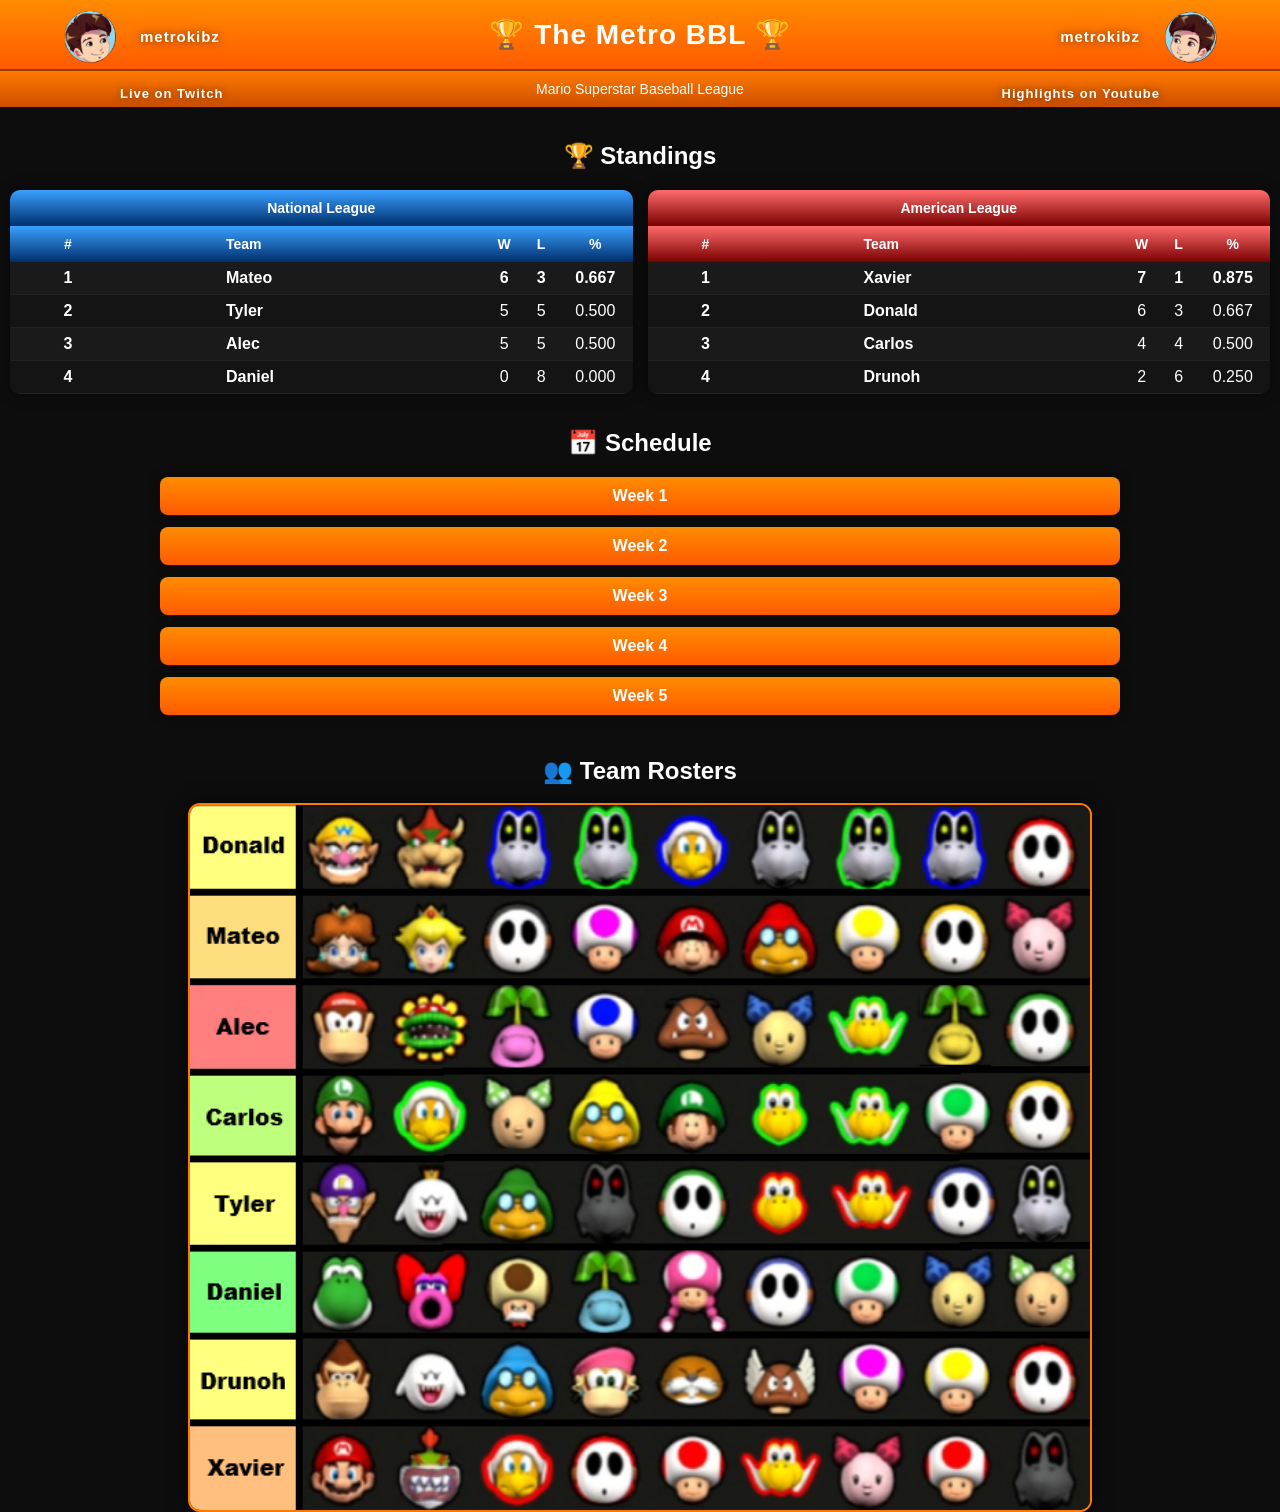
==== index.html @ 569eb8a0 "Update index.html" ====
<!DOCTYPE html>
<html lang="en">
<head>
<meta charset="UTF-8">
<title>Mario Superstar League</title>
<link rel="stylesheet" href="style.css">
</head>

<body>

<header>
    <img src="Images/metrokibz.png" class="header-logo left">
    <img src="Images/metrokibzback.png" class="header-logo right">

    <div class="header-side-text left-text">metrokibz</div>
    <div class="header-side-text right-text">metrokibz</div>

    <h1>🏆 The Metro BBL 🏆</h1>

    <div class="header-bottom-text left-bottom-text">
        <a href="https://www.twitch.tv/metrokibz" target="_blank">
            Live on Twitch
        </a>
    </div>

    <div class="header-bottom-text right-bottom-text">
        <a href="https://www.youtube.com/@metrokibz" target="_blank">
            Highlights on Youtube
        </a>
    </div>

    <p>Mario Superstar Baseball League</p>

</header>

<!-- STANDINGS -->
<section class="standings">
    <h2>🏆 Standings</h2>

    <div class="standings-grid">

        <table>
            <thead>
                <tr>
                    <th colspan="5">National League</th>
                </tr>
                <tr>
                    <th>#</th>
                    <th>Team</th>
                    <th>W</th>
                    <th>L</th>
                    <th>%</th>
                </tr>
            </thead>
            <tbody id="nl-body"></tbody>
        </table>

        <table>
            <thead>
                <tr>
                    <th colspan="5">American League</th>
                </tr>
                <tr>
                    <th>#</th>
                    <th>Team</th>
                    <th>W</th>
                    <th>L</th>
                    <th>%</th>
                </tr>
            </thead>
            <tbody id="al-body"></tbody>
        </table>

    </div>
</section>

<!-- SCHEDULE -->
<section class="schedule">
<h2>📅 Schedule</h2>

<!-- WEEK 1 -->
<div class="week">
<div class="week-header" onclick="toggleWeek('w1')">Week 1</div>
<div id="w1" class="week-content">

    <div class="match">
        <div class="match-info">
            <span>Mateo @ Alec</span>
            <img src="Images/dk jungle.png" class="field-banner field-left">
            <img src="Scores/final1.png" class="field-banner field-right">
        </div>

        <div class="score-box">
            <div class="final-label">FINAL</div>
            <div class="score-display">0 - 0</div>
        </div>
    </div>

    <div class="match">
        <div class="match-info">
            <span>Daniel @ Tyler</span>
            <img src="Images/Bowser Castle.png" class="field-banner field-left">
            <img src="Scores/final2.png" class="field-banner field-right">
        </div>

        <div class="score-box">
            <div class="final-label">FINAL</div>
            <div class="score-display">0 - 0</div>
        </div>
    </div>

    <div class="match">
        <div class="match-info">
            <span>Carlos @ Xavier</span>
            <img src="Images/Wario Palace.png" class="field-banner field-left">
            <img src="Scores/final3.png" class="field-banner field-right">
        </div>

        <div class="score-box">
            <div class="final-label">FINAL</div>
            <div class="score-display">0 - 0</div>
        </div>
    </div>

    <div class="match">
        <div class="match-info">
            <span>Carlos @ Drunoh</span>
            <img src="Images/dk jungle.png" class="field-banner field-left">
            <img src="Scores/final4.png" class="field-banner field-right">
        </div>

        <div class="score-box">
            <div class="final-label">FINAL</div>
            <div class="score-display">0 - 0</div>
        </div>
    </div>

    <div class="match">
        <div class="match-info">
            <span>Drunoh @ Donald</span>
            <img src="Images/Bowser Castle.png" class="field-banner field-left">
            <img src="Scores/final5.png" class="field-banner field-right">
        </div>

        <div class="score-box">
            <div class="final-label">FINAL</div>
            <div class="score-display">0 - 0</div>
        </div>
    </div>

    <div class="match">
        <div class="match-info">
            <span>Donald @ Xavier</span>
            <img src="Images/Wario Palace.png" class="field-banner field-left">
            <img src="Scores/final6.png" class="field-banner field-right">
        </div>

        <div class="score-box">
            <div class="final-label">FINAL</div>
            <div class="score-display">0 - 0</div>
        </div>
    </div>

    <div class="match">
        <div class="match-info">
            <span>Tyler @ Mateo</span>
            <img src="Images/Peach Garden.png" class="field-banner field-left">
            <img src="Scores/final7.png" class="field-banner field-right">
        </div>

        <div class="score-box">
            <div class="final-label">FINAL</div>
            <div class="score-display">0 - 0</div>
        </div>
    </div>

    <div class="match">
        <div class="match-info">
            <span>Alec @ Daniel</span>
            <img src="Images/Wario Palace.png" class="field-banner field-left">
            <img src="Scores/final8.png" class="field-banner field-right">
        </div>

        <div class="score-box">
            <div class="final-label">FINAL</div>
            <div class="score-display">0 - 0</div>
        </div>
    </div>

</div>
</div>

<!-- WEEK 2 -->
<div class="week">
<div class="week-header" onclick="toggleWeek('w2')">Week 2</div>
<div id="w2" class="week-content">

    <div class="match">
        <div class="match-info">
            <span>Mateo vs Donald</span>
            <img src="Images/Mario Stadium.png" class="field-banner field-left">
            <img src="Scores/final17.png" class="field-banner field-right">
        </div>
        <div class="score-box">
            <div class="final-label">FINAL</div>
            <div class="score-display">0 - 0</div>
        </div>
    </div>

    <div class="match">
        <div class="match-info">
            <span>Mateo @ Daniel</span>
            <img src="Images/Wario Palace.png" class="field-banner field-left">
            <img src="Scores/final11.png" class="field-banner field-right">
        </div>
        <div class="score-box">
            <div class="final-label">FINAL</div>
            <div class="score-display">0 - 0</div>
        </div>
    </div>

    <div class="match">
        <div class="match-info">
            <span>Alec vs Drunoh</span>
            <img src="Images/Mario Stadium.png" class="field-banner field-left">
            <img src="Scores/final16.png" class="field-banner field-right">
        </div>
        <div class="score-box">
            <div class="final-label">FINAL</div>
            <div class="score-display">0 - 0</div>
        </div>
    </div>

    <div class="match">
        <div class="match-info">
            <span>Tyler @ Alec</span>
            <img src="Images/dk jungle.png" class="field-banner field-left">
            <img src="Scores/final13.png" class="field-banner field-right">
        </div>
        <div class="score-box">
            <div class="final-label">FINAL</div>
            <div class="score-display">0 - 0</div>
        </div>
    </div>

    <div class="match">
        <div class="match-info">
            <span>Carlos vs Tyler</span>
            <img src="Images/Mario Stadium.png" class="field-banner field-left">
            <img src="Scores/final15.png" class="field-banner field-right">
        </div>
        <div class="score-box">
            <div class="final-label">FINAL</div>
            <div class="score-display">0 - 0</div>
        </div>
    </div>

    <div class="match">
        <div class="match-info">
            <span>Donald @ Carlos</span>
            <img src="Images/Yoshi Park.png" class="field-banner field-left">
            <img src="Scores/blank score.png" class="field-banner field-right">
        </div>
        <div class="score-box">
            <div class="final-label">FINAL</div>
            <div class="score-display">0 - 0</div>
        </div>
    </div>

    <div class="match">
        <div class="match-info">
            <span>Xavier @ Drunoh</span>
            <img src="Images/dk jungle.png" class="field-banner field-left">
            <img src="Scores/final14.png" class="field-banner field-right">
        </div>
        <div class="score-box">
            <div class="final-label">FINAL</div>
            <div class="score-display">0 - 0</div>
        </div>
    </div>

    <div class="match">
        <div class="match-info">
            <span>Xavier vs Daniel</span>
            <img src="Images/Mario Stadium.png" class="field-banner field-left">
            <img src="Scores/final12.png" class="field-banner field-right">
        </div>
        <div class="score-box">
            <div class="final-label">FINAL</div>
            <div class="score-display">0 - 0</div>
        </div>
    </div>

</div>
</div>

<!-- WEEK 3 -->
<div class="week">
<div class="week-header" onclick="toggleWeek('w3')">Week 3</div>
<div id="w3" class="week-content">

    <div class="match">
        <div class="match-info">
            <span>Alec @ Mateo</span>
            <img src="Images/Peach Garden.png" class="field-banner field-left">
            <img src="Scores/final18.png" class="field-banner field-right">
        </div>
        <div class="score-box">
            <div class="final-label">FINAL</div>
            <div class="score-display">0 - 0</div>
        </div>
    </div>

    <div class="match">
        <div class="match-info">
            <span>Mateo vs Xavier</span>
            <img src="Images/Mario Stadium.png" class="field-banner field-left">
            <img src="Scores/final20.png" class="field-banner field-right">
        </div>
        <div class="score-box">
            <div class="final-label">FINAL</div>
            <div class="score-display">0 - 0</div>
        </div>
    </div>

    <div class="match">
        <div class="match-info">
            <span>Alec vs Carlos</span>
            <img src="Images/Mario Stadium.png" class="field-banner field-left">
            <img src="Scores/final22.png" class="field-banner field-right">
        </div>
        <div class="score-box">
            <div class="final-label">FINAL</div>
            <div class="score-display">0 - 0</div>
        </div>
    </div>

    <div class="match">
        <div class="match-info">
            <span>Tyler @ Daniel</span>
            <img src="Images/Wario Palace.png" class="field-banner field-left">
            <img src="Scores/final26.png" class="field-banner field-right">
        </div>
        <div class="score-box">
            <div class="final-label">FINAL</div>
            <div class="score-display">0 - 0</div>
        </div>
    </div>

    <div class="match">
        <div class="match-info">
            <span>Tyler vs Drunoh</span>
            <img src="Images/Mario Stadium.png" class="field-banner field-left">
            <img src="Scores/final21.png" class="field-banner field-right">
        </div>
        <div class="score-box">
            <div class="final-label">FINAL</div>
            <div class="score-display">0 - 0</div>
        </div>
    </div>

    <div class="match">
        <div class="match-info">
            <span>Drunoh vs Carlos</span>
            <img src="Images/Mario Stadium.png" class="field-banner field-left">
            <img src="Scores/final23.png" class="field-banner field-right">
        </div>
        <div class="score-box">
            <div class="final-label">FINAL</div>
            <div class="score-display">0 - 0</div>
        </div>
    </div>

    <div class="match">
        <div class="match-info">
            <span>Xavier @ Donald</span>
            <img src="Images/Bowser Castle.png" class="field-banner field-left">
            <img src="Scores/final19.png" class="field-banner field-right">
        </div>
        <div class="score-box">
            <div class="final-label">FINAL</div>
            <div class="score-display">0 - 0</div>
        </div>
    </div>

    <div class="match">
        <div class="match-info">
            <span>Donald vs Daniel</span>
            <img src="Images/Mario Stadium.png" class="field-banner field-left">
            <img src="Scores/final30.png" class="field-banner field-right">
        </div>
        <div class="score-box">
            <div class="final-label">FINAL</div>
            <div class="score-display">0 - 0</div>
        </div>
    </div>

</div>
</div>

<!-- WEEK 4 -->
<div class="week">
<div class="week-header" onclick="toggleWeek('w4')">Week 4</div>
<div id="w4" class="week-content">

    <div class="match">
        <div class="match-info">
            <span>Mateo vs Carlos</span>
            <img src="Images/Mario Stadium.png" class="field-banner field-left">
            <img src="Scores/final31.png" class="field-banner field-right">
        </div>
        <div class="score-box">
            <div class="final-label">FINAL</div>
            <div class="score-display">0 - 0</div>
        </div>
    </div>

    <div class="match">
        <div class="match-info">
            <span>Mateo vs Drunoh</span>
            <img src="Images/Mario Stadium.png" class="field-banner field-left">
            <img src="Scores/final25.png" class="field-banner field-right">
        </div>
        <div class="score-box">
            <div class="final-label">FINAL</div>
            <div class="score-display">0 - 0</div>
        </div>
    </div>

    <div class="match">
        <div class="match-info">
            <span>Alec vs Xavier</span>
            <img src="Images/Mario Stadium.png" class="field-banner field-left">
            <img src="Scores/final24.png" class="field-banner field-right">
        </div>
        <div class="score-box">
            <div class="final-label">FINAL</div>
            <div class="score-display">0 - 0</div>
        </div>
    </div>

    <div class="match">
        <div class="match-info">
            <span>Alec vs Donald</span>
            <img src="Images/Mario Stadium.png" class="field-banner field-left">
            <img src="Scores/final29.png" class="field-banner field-right">
        </div>
        <div class="score-box">
            <div class="final-label">FINAL</div>
            <div class="score-display">0 - 0</div>
        </div>
    </div>

    <div class="match">
        <div class="match-info">
            <span>Tyler vs Donald</span>
            <img src="Images/Mario Stadium.png" class="field-banner field-left">
            <img src="Scores/final28.png" class="field-banner field-right">
        </div>
        <div class="score-box">
            <div class="final-label">FINAL</div>
            <div class="score-display">0 - 0</div>
        </div>
    </div>

    <div class="match">
        <div class="match-info">
            <span>Tyler vs Xavier</span>
            <img src="Images/Mario Stadium.png" class="field-banner field-left">
            <img src="Scores/final27.png" class="field-banner field-right">
        </div>
        <div class="score-box">
            <div class="final-label">FINAL</div>
            <div class="score-display">0 - 0</div>
        </div>
    </div>

    <div class="match">
        <div class="match-info">
            <span>Daniel vs Carlos</span>
            <img src="Images/Mario Stadium.png" class="field-banner field-left">
            <img src="Scores/final32.png" class="field-banner field-right">
        </div>
        <div class="score-box">
            <div class="final-label">FINAL</div>
            <div class="score-display">0 - 0</div>
        </div>
    </div>

    <div class="match">
        <div class="match-info">
            <span>Daniel vs Drunoh</span>
            <img src="Images/Mario Stadium.png" class="field-banner field-left">
            <img src="Scores/blank score.png" class="field-banner field-right">
        </div>
        <div class="score-box">
            <div class="final-label">FINAL</div>
            <div class="score-display">0 - 0</div>
        </div>
    </div>

</div>
</div>

<!-- WEEK 5 -->
<div class="week">
<div class="week-header" onclick="toggleWeek('w5')">Week 5</div>
<div id="w5" class="week-content">

    <div class="match">
        <div class="match-info">
            <span>Mateo @ Tyler</span>
            <img src="Images/Bowser Castle.png" class="field-banner field-left">
            <img src="Scores/final34.png" class="field-banner field-right">
        </div>
        <div class="score-box">
            <div class="final-label">FINAL</div>
            <div class="score-display">0 - 0</div>
        </div>
    </div>

    <div class="match">
        <div class="match-info">
            <span>Daniel @ Mateo</span>
            <img src="Images/Peach Garden.png" class="field-banner field-left">
            <img src="Scores/blank score.png" class="field-banner field-right">
        </div>
        <div class="score-box">
            <div class="final-label">FINAL</div>
            <div class="score-display">0 - 0</div>
        </div>
    </div>

    <div class="match">
        <div class="match-info">
            <span>Alec @ Tyler</span>
            <img src="Images/Bowser Castle.png" class="field-banner field-left">
            <img src="Scores/final35.png" class="field-banner field-right">
        </div>
        <div class="score-box">
            <div class="final-label">FINAL</div>
            <div class="score-display">0 - 0</div>
        </div>
    </div>

    <div class="match">
        <div class="match-info">
            <span>Carlos @ Donald</span>
            <img src="Images/Bowser Castle.png" class="field-banner field-left">
            <img src="Scores/blank score.png" class="field-banner field-right">
        </div>
        <div class="score-box">
            <div class="final-label">FINAL</div>
            <div class="score-display">0 - 0</div>
        </div>
    </div>

    <div class="match">
        <div class="match-info">
            <span>Xavier @ Carlos</span>
            <img src="Images/Yoshi Park.png" class="field-banner field-left">
            <img src="Scores/blank score.png" class="field-banner field-right">
        </div>
        <div class="score-box">
            <div class="final-label">FINAL</div>
            <div class="score-display">0 - 0</div>
        </div>
    </div>

    <div class="match">
        <div class="match-info">
            <span>Donald @ Drunoh</span>
            <img src="Images/dk jungle.png" class="field-banner field-left">
            <img src="Scores/blank score.png" class="field-banner field-right">
        </div>
        <div class="score-box">
            <div class="final-label">FINAL</div>
            <div class="score-display">0 - 0</div>
        </div>
    </div>

    <div class="match">
        <div class="match-info">
            <span>Drunoh @ Xavier</span>
            <img src="Images/Wario Palace.png" class="field-banner field-left">
            <img src="Scores/blank score.png" class="field-banner field-right">
        </div>
        <div class="score-box">
            <div class="final-label">FINAL</div>
            <div class="score-display">0 - 0</div>
        </div>
    </div>

    <div class="match">
        <div class="match-info">
            <span>Daniel @ Alec</span>
            <img src="Images/dk jungle.png" class="field-banner field-left">
            <img src="Scores/final33.png" class="field-banner field-right">
        </div>
        <div class="score-box">
            <div class="final-label">FINAL</div>
            <div class="score-display">0 - 0</div>
        </div>
    </div>

</div>
</div>

</section>

<script src="script.js"></script>

<!-- ROSTER IMAGE SECTION -->
<section class="roster-section">
    <h2>👥 Team Rosters</h2>

    <div class="roster-image-container">
        <img src="Images/Roster.png" alt="Team Rosters">
    </div>
</section>

</body>
</html>
---- style.css ----
body {
    margin: 0;
    font-family: Arial;
    background: #0d0d0d;
    color: white;
}

/* ================= HEADER ================= */

header {
    position: relative;
    text-align: center;
    padding: 0;
    color: white;
}

/* HEADER SIDE TEXT */

.header-side-text {
    position: absolute;
    top: 28px;

    font-size: 15px;
    font-weight: bold;
    letter-spacing: 1px;

    color: white;
    text-shadow: 0 0 8px rgba(0,0,0,0.6);

    z-index: 6;
}

/* LEFT TEXT */

.left-text {
    left: 140px;
}

/* RIGHT TEXT */

.right-text {
    right: 140px;
}

/* HEADER LOGOS */

.header-logo {
    position: absolute;
    top: 6px;

    width: 640px;
    height: 64px;

    object-fit: contain;
    z-index: 5;
}

.header-logo.left {
    left: -230px;
}

.header-logo.right {
    right: -230px;
}

/* MAIN TITLE BAR */

header h1 {
    margin: 0;
    padding: 18px 10px;
    background: linear-gradient(to bottom, #ff8c00, #ff5a00);
    box-shadow: 0 4px 12px rgba(255, 120, 0, 0.25);
    font-size: 28px;
    letter-spacing: 1px;
}

/* SUB TITLE BAR */

header p {
    margin: 0;
    padding: 10px 10px;
    background: linear-gradient(to bottom, #ff7a00, #cc4f00);
    color: #fff;
    font-size: 14px;
    border-top: 2px solid rgba(0, 0, 0, 0.25);
}

/* LOWER HEADER SIDE TEXT */

.header-bottom-text {
    position: absolute;
    top: 86px;

    font-size: 13px;
    font-weight: bold;
    letter-spacing: 1px;

    color: white;

    text-shadow: 0 0 8px rgba(0,0,0,0.5);

    z-index: 6;
}

/* LEFT SIDE */

.left-bottom-text {
    left: 120px;
}

/* RIGHT SIDE */

.right-bottom-text {
    right: 120px;
}
.header-bottom-text a {
    color: white;
    text-decoration: none;
}

.header-bottom-text a:hover {
    text-decoration: underline;
}

/* links appearance */

.header-bottom-text a {
    color: white;
    text-decoration: none;
    border-bottom: 1px solid transparent;
    transition: 0.2s;
}

.header-bottom-text a:hover {
    color: #ff4fa3;              /* pink hover */
    border-bottom: 1px solid #ff4fa3;
}

/* ================= STANDINGS ================= */

.standings {
    padding: 10px;
}

.standings-grid {
    display: grid;
    grid-template-columns: 1fr 1fr;
    gap: 15px;
}

.standings table {
    width: 100%;
    background: #151515;
    border-radius: 10px;
    border-collapse: collapse;
    overflow: hidden;
    box-shadow: 0 0 15px rgba(0,0,0,0.4);
}

.standings table:nth-of-type(1) th {
    background: linear-gradient(to bottom, #3aa0ff, #002f6c);
    color: white;
    padding: 10px 8px;
    font-size: 14px;
}

.standings table:nth-of-type(2) th {
    background: linear-gradient(to bottom, #ff6b6b, #7a0000);
    color: white;
    padding: 10px 8px;
    font-size: 14px;
}

.standings td {
    text-align: center;
    padding: 7px;
    border-bottom: 1px solid #222;
}

/* RANK COLUMN CENTERED */

.standings table td:first-child {
    text-align: center;
    font-weight: bold;
}

/* RANK COLUMN */

.standings table th:first-child,
.standings table td:first-child {
    width: 100px;
    text-align: center;
    font-weight: bold;
}

/* TEAM COLUMN */

.standings table th:nth-child(2),
.standings table td:nth-child(2) {
    width: 250px;
    text-align: left;
    padding-left: 100px;
    font-weight: bold;
}

.standings tbody tr:nth-child(odd) {
    background: #1a1a1a;
}

.standings tbody tr:nth-child(even) {
    background: #141414;
}

.standings tbody tr:hover {
    background: rgba(255,255,255,0.08);
    transition: 0.2s;
}

/* UPDATED: removed green highlight */
.winner-row {
    background: inherit;
    color: white;
    font-weight: bold;
}

/* ================= SCHEDULE ================= */

.schedule {
    padding-bottom: 5px;
}

.week {
    width: 75%;
    max-width: 1400px;
    margin: 12px auto;
}

.week-header {
    background: linear-gradient(to bottom, #ff8c00, #ff5a00);
    padding: 10px;
    cursor: pointer;
    font-weight: bold;
    text-align: center;
    border-radius: 8px;
    color: white;
    transition: 0.2s ease;
    box-shadow: 0 0 12px rgba(0,0,0,0.35);
}

.week-header:hover {
    background: linear-gradient(to bottom, #ff4da6, #ff007f);
}

.week-content {
    display: none;
    padding-top: 12px;
}

.week-content.active {
    display: block;
}

/* ================= MATCH ROW ================= */

.match {
    display: flex;
    align-items: center;
    justify-content: center;
    gap: 25px;

    background: #222;
    padding: 8px 16px;
    margin: 10px 0;
    border-radius: 10px;

    box-shadow: 0 0 10px rgba(0,0,0,0.25);
}

/* ================= MATCH INFO ================= */

.match-info {
    display: flex;
    align-items: center;
    justify-content: flex-start;
    gap: 15px;
    flex: 1;
}

.match-info span {
    font-size: 16px;
    font-weight: bold;
    min-width: 180px;
    white-space: nowrap;
    text-align: left;
}

/* ================= FIELD IMAGE ================= */

.field-banner {
    width: 220px;
    height: 64px;

    object-fit: cover;
    object-position: center;

    border-radius: 10px;
    border: 2px solid rgba(255,255,255,0.08);
    box-shadow: 0 0 10px rgba(0,0,0,0.45);
}

/* NAME */
.match-info span {
    justify-self: center;
    min-width: 180px;
}

.field-left {
    transform: translateX( 160px); /* move field image */
}

.field-right {
    transform: translateX( 360px);  /* move score image */
}
/* ================= SCORE BOX ================= */

.score-display {
    min-width: 80px;
    text-align: center;
    font-weight: bold;
    font-size: 16px;
    color: #ff8c00;
    background: #111;
    padding: 6px 10px;
    border-radius: 6px;
    box-shadow: inset 0 0 8px rgba(255,255,255,0.05);
}

.final-label {
    font-size: 14px;
    letter-spacing: 1px;
    color: #ff8c00; /* orange like score */
    margin-bottom: 3px;
    text-align: center;
    font-weight: bold;
}

.score-box {
    display: flex;
    flex-direction: column; /* THIS is what stacks them */
    align-items: center;
    justify-content: center;
}

/* ================= HEADINGS ================= */

h2 {
    text-align: center;
    margin-top: 25px;
}

/* ================= ROSTER ================= */

.roster-section {
    padding: 0px 10px;
    text-align: center;
}

.roster-section h2 {
    margin-bottom: 18px;
}

.roster-image-container {
    display: flex;
    justify-content: center;
    align-items: center;
}

.roster-image-container img {
    max-width: 95%;
    width: 900px;
    height: auto;
    border-radius: 12px;
    border: 2px solid #ff7a00;
    box-shadow: 0 0 20px rgba(0,0,0,0.6);
}

/* ================= MOBILE ================= */

@media (max-width: 900px) {

    .header-logo {
        width: 52px;
        height: 52px;
        top: 10px;
    }

    .header-logo.left {
        left: 8px;
    }

    .header-logo.right {
        right: 8px;
    }

    .standings-grid {
        grid-template-columns: 1fr;
    }

    .week {
        width: 94%;
    }

    .match {
        flex-direction: column;
        align-items: center;
        gap: 12px;
    }

    .match-info {
        flex-direction: column;
        text-align: center;
    }

    .match-info span {
        min-width: auto;
    }

    .field-banner {
        width: 100%;
        max-width: 320px;
        height: 75px;
    }

    .field-left,
    .field-right {
        transform: translateX(0px);
    }
}
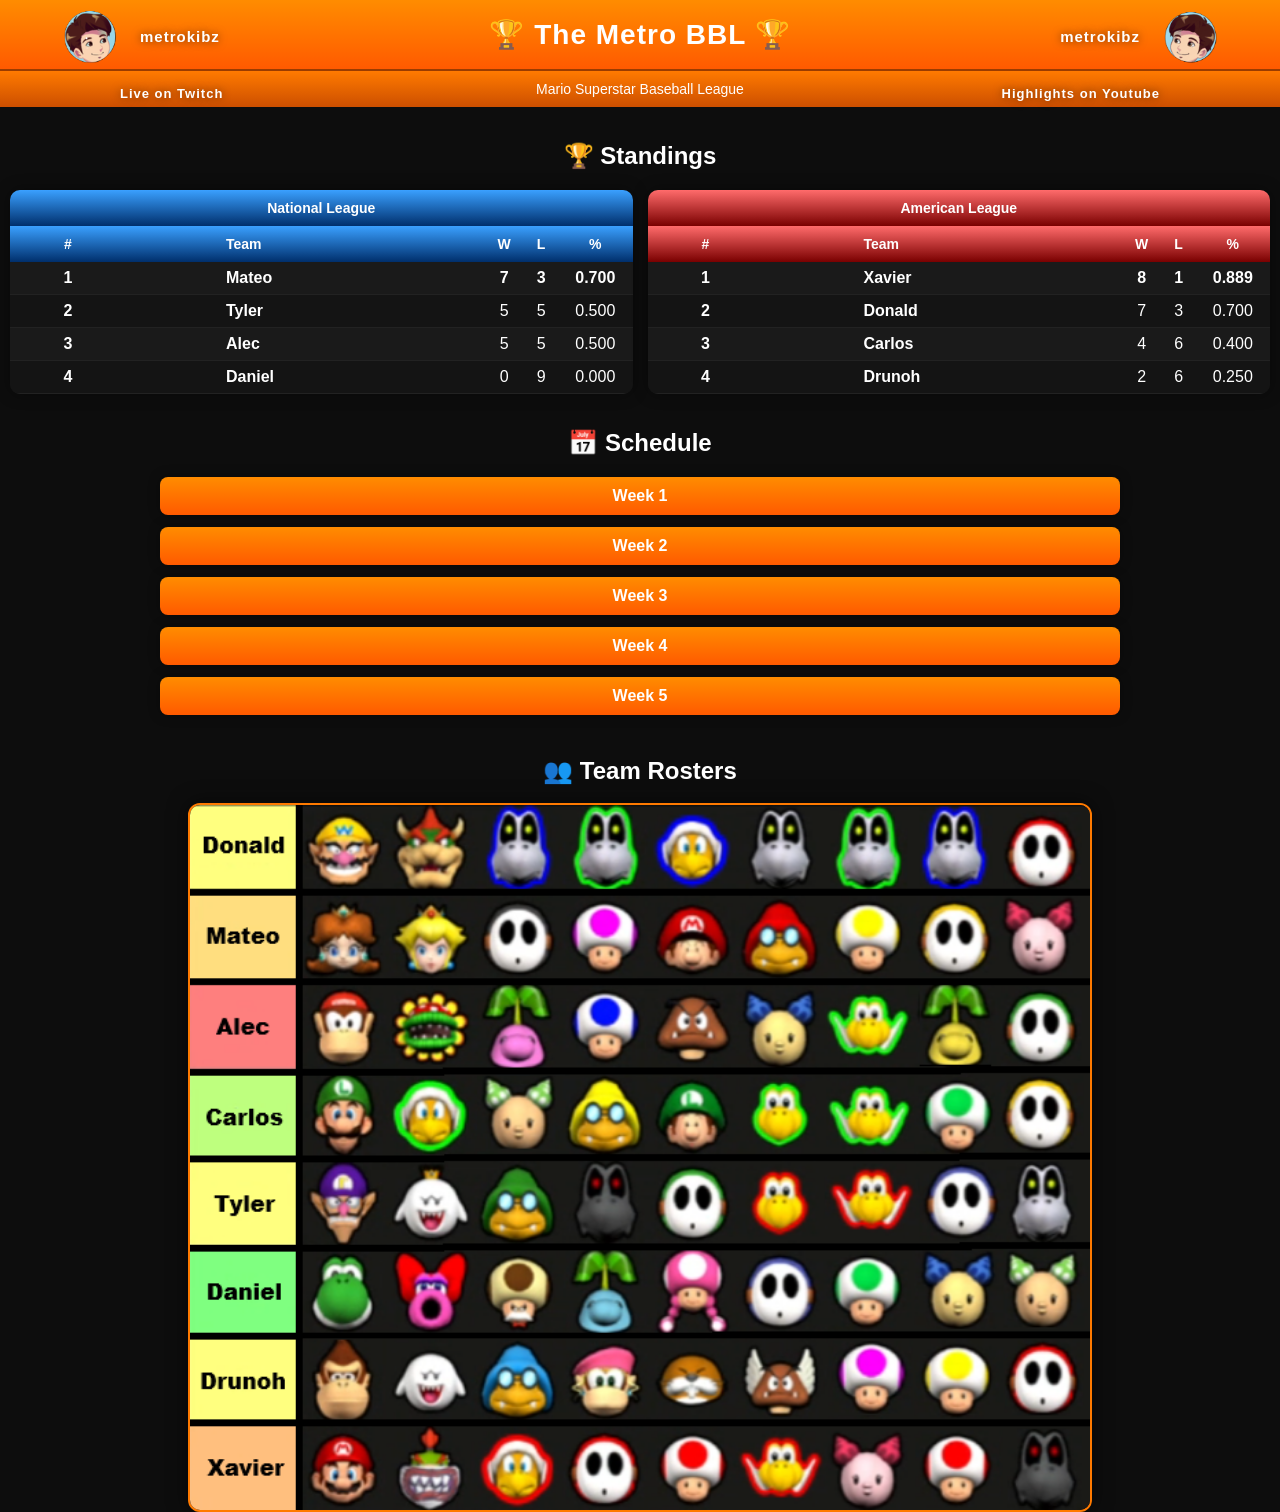
==== commit 38ac304a: "Update index.html" ====
--- a/index.html
+++ b/index.html
@@ -523,7 +523,7 @@
         <div class="match-info">
             <span>Daniel @ Mateo</span>
             <img src="Images/Peach Garden.png" class="field-banner field-left">
-            <img src="Scores/blank score.png" class="field-banner field-right">
+            <img src="Scores/final36.png" class="field-banner field-right">
         </div>
         <div class="score-box">
             <div class="final-label">FINAL</div>
@@ -547,7 +547,7 @@
         <div class="match-info">
             <span>Carlos @ Donald</span>
             <img src="Images/Bowser Castle.png" class="field-banner field-left">
-            <img src="Scores/blank score.png" class="field-banner field-right">
+            <img src="Scores/DNP.png" class="field-banner field-right">
         </div>
         <div class="score-box">
             <div class="final-label">FINAL</div>
@@ -559,7 +559,7 @@
         <div class="match-info">
             <span>Xavier @ Carlos</span>
             <img src="Images/Yoshi Park.png" class="field-banner field-left">
-            <img src="Scores/blank score.png" class="field-banner field-right">
+            <img src="Scores/DNP.png" class="field-banner field-right">
         </div>
         <div class="score-box">
             <div class="final-label">FINAL</div>
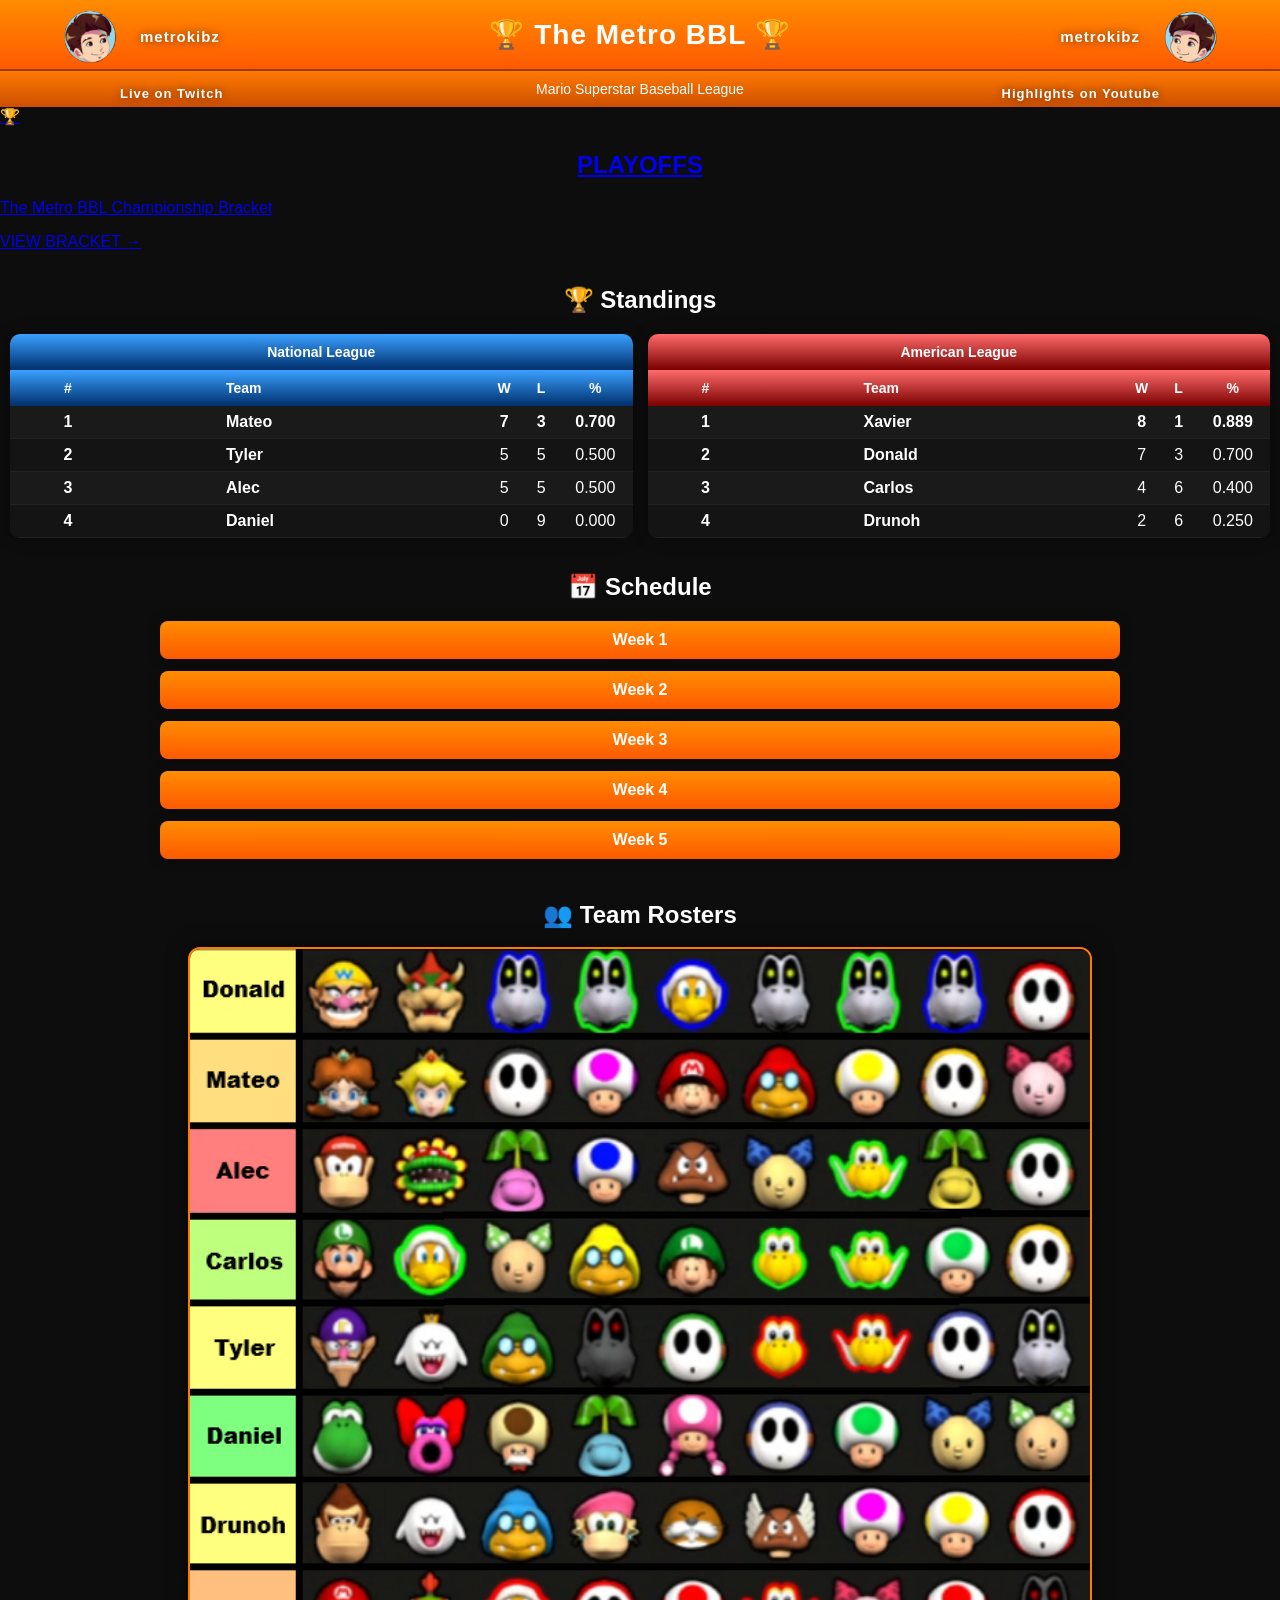
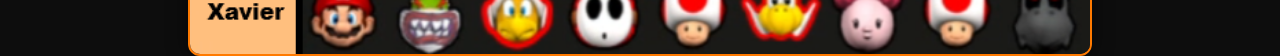
==== commit 444da69a: "Update index.html" ====
--- a/index.html
+++ b/index.html
@@ -32,6 +32,29 @@
     <p>Mario Superstar Baseball League</p>
 
 </header>
+
+<!-- PLAYOFFS -->
+<section class="playoffs-section">
+
+    <a href="playoffs.html" class="playoffs-link">
+
+        <div class="playoffs-content">
+
+            <div class="playoffs-icon">🏆</div>
+
+            <h2>PLAYOFFS</h2>
+
+            <p>The Metro BBL Championship Bracket</p>
+
+            <div class="playoffs-button">
+                VIEW BRACKET →
+            </div>
+
+        </div>
+
+    </a>
+
+</section>
 
 <!-- STANDINGS -->
 <section class="standings">
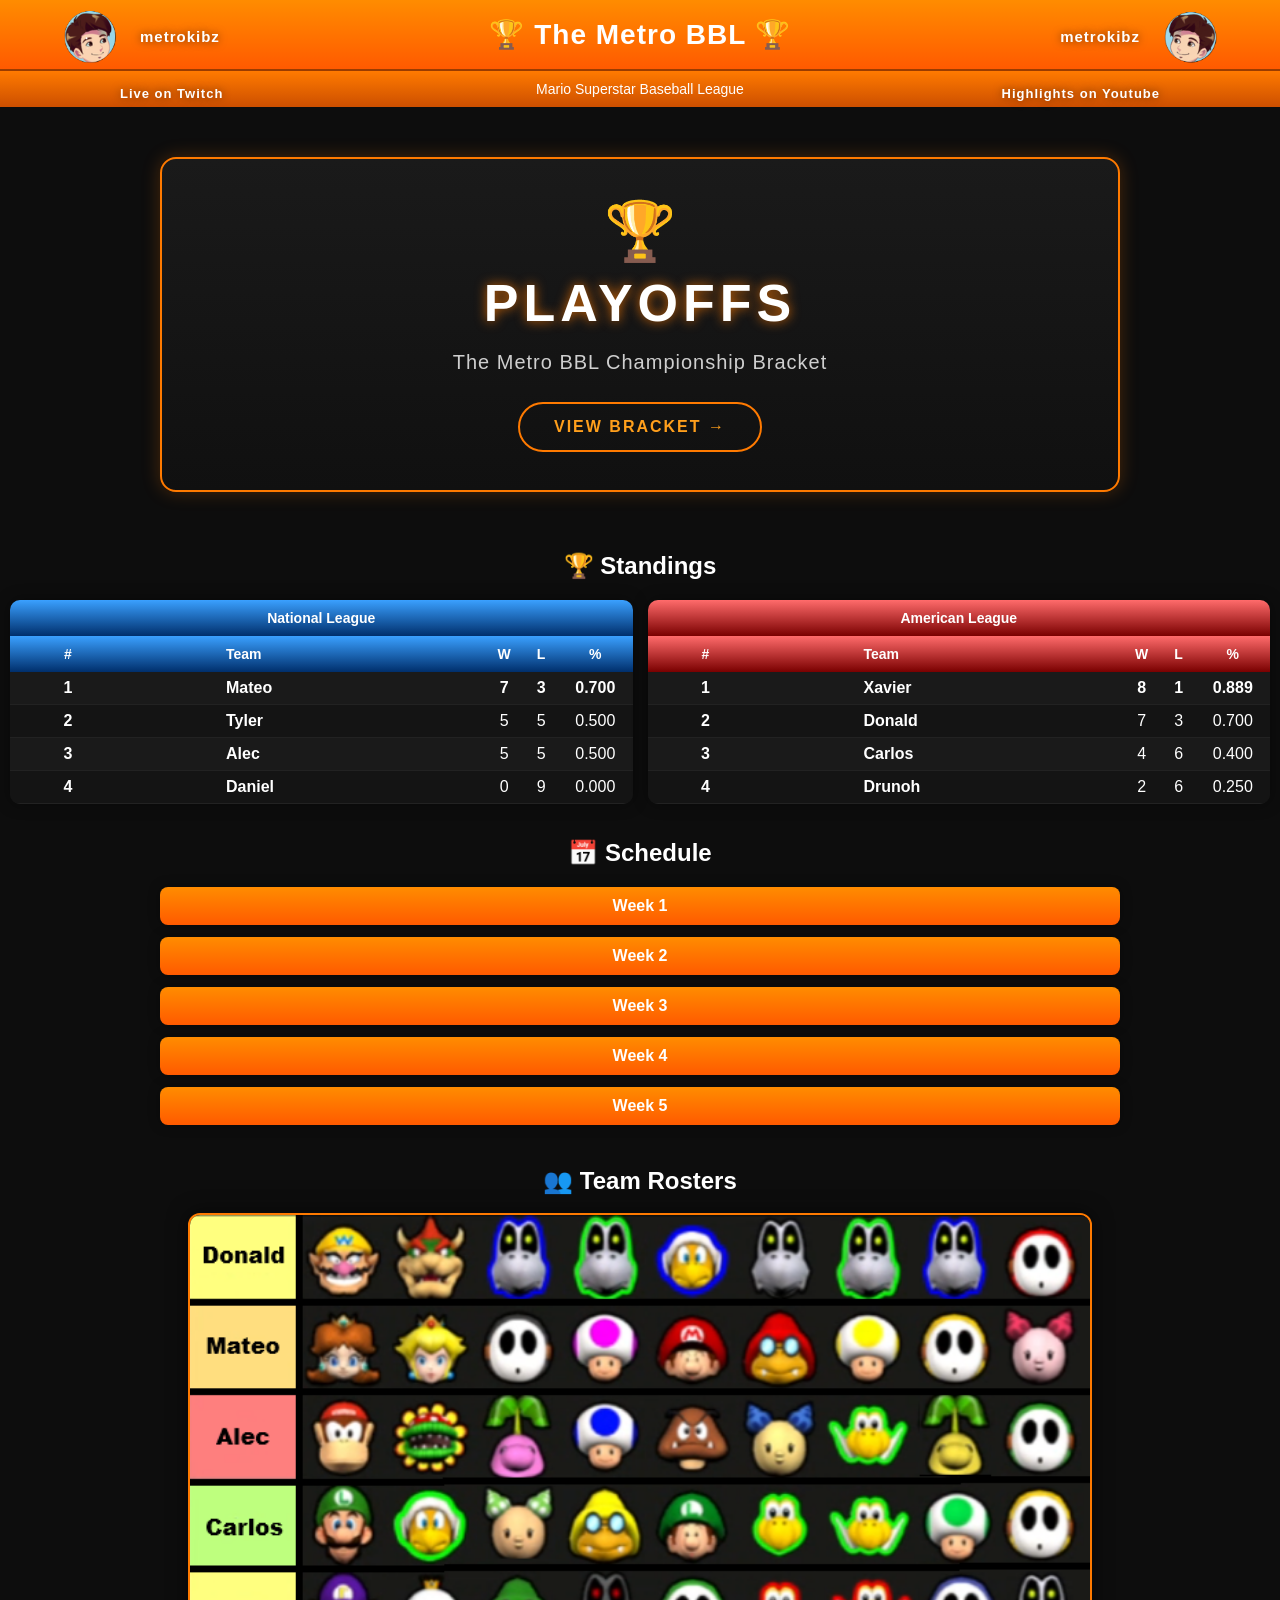
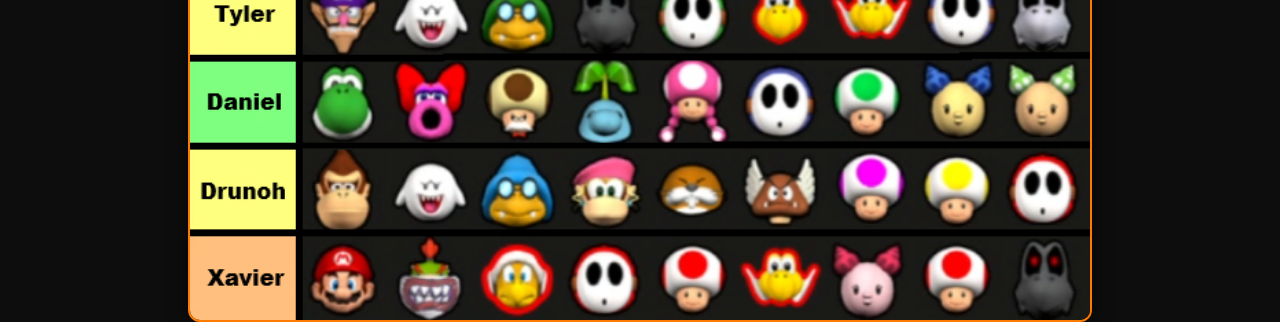
==== commit 14f22af8: "Update index.html" ====
--- a/index.html
+++ b/index.html
@@ -514,7 +514,7 @@
         <div class="match-info">
             <span>Daniel vs Drunoh</span>
             <img src="Images/Mario Stadium.png" class="field-banner field-left">
-            <img src="Scores/blank score.png" class="field-banner field-right">
+            <img src="Scores/final37.png" class="field-banner field-right">
         </div>
         <div class="score-box">
             <div class="final-label">FINAL</div>
@@ -606,7 +606,7 @@
         <div class="match-info">
             <span>Drunoh @ Xavier</span>
             <img src="Images/Wario Palace.png" class="field-banner field-left">
-            <img src="Scores/blank score.png" class="field-banner field-right">
+            <img src="Scores/final38.png" class="field-banner field-right">
         </div>
         <div class="score-box">
             <div class="final-label">FINAL</div>
--- a/style.css
+++ b/style.css
@@ -388,51 +388,243 @@
 
 @media (max-width: 900px) {
 
-    .header-logo {
-        width: 52px;
-        height: 52px;
-        top: 10px;
-    }
-
-    .header-logo.left {
-        left: 8px;
-    }
-
-    .header-logo.right {
-        right: 8px;
-    }
-
-    .standings-grid {
-        grid-template-columns: 1fr;
-    }
-
-    .week {
-        width: 94%;
-    }
-
-    .match {
-        flex-direction: column;
-        align-items: center;
-        gap: 12px;
-    }
-
-    .match-info {
-        flex-direction: column;
-        text-align: center;
-    }
-
-    .match-info span {
-        min-width: auto;
-    }
-
-    .field-banner {
-        width: 100%;
-        max-width: 320px;
-        height: 75px;
+    /* ---------- HEADER ---------- */
+
+    .header-logo{
+        width:42px;
+        height:42px;
+        top:10px;
+    }
+
+    .header-logo.left{
+        left:8px;
+    }
+
+    .header-logo.right{
+        right:8px;
+    }
+
+    .header-side-text,
+    .header-bottom-text{
+        display:none;
+    }
+
+    header h1{
+        font-size:22px;
+        padding:18px 55px;
+        line-height:1.3;
+    }
+
+    header p{
+        font-size:13px;
+        padding:10px;
+    }
+
+    /* ---------- PLAYOFF BUTTON ---------- */
+
+    .playoffs-section{
+        width:94%;
+    }
+
+    .playoffs-content{
+        padding:24px 14px;
+    }
+
+    .playoffs-icon{
+        font-size:42px;
+    }
+
+    .playoffs-content h2{
+        font-size:34px;
+        letter-spacing:2px;
+    }
+
+    .playoffs-content p{
+        font-size:16px;
+        margin:12px 0 22px;
+    }
+
+    .playoffs-button{
+        padding:12px 24px;
+        font-size:14px;
+    }
+
+    /* ---------- STANDINGS ---------- */
+
+    .standings-grid{
+        grid-template-columns:1fr;
+    }
+
+    .standings table{
+        font-size:13px;
+    }
+
+    .standings table th:nth-child(2),
+    .standings table td:nth-child(2){
+        width:auto;
+        padding-left:12px;
+    }
+
+    .standings table th:first-child,
+    .standings table td:first-child{
+        width:40px;
+    }
+
+    /* ---------- SCHEDULE ---------- */
+
+    .week{
+        width:96%;
+    }
+
+    .match{
+        flex-direction:column;
+        align-items:center;
+        gap:14px;
+        padding:14px;
+    }
+
+    .match-info{
+        flex-direction:column;
+        align-items:center;
+        gap:10px;
+        width:100%;
+    }
+
+    .match-info span{
+        min-width:unset;
+        width:100%;
+        text-align:center;
+        white-space:normal;
+        font-size:18px;
+    }
+
+    .field-banner{
+        width:100%;
+        max-width:340px;
+        height:auto;
     }
 
     .field-left,
-    .field-right {
-        transform: translateX(0px);
-    }
-}
+    .field-right{
+        transform:none;
+    }
+
+    .score-box{
+        margin-top:4px;
+    }
+
+    /* ---------- ROSTER ---------- */
+
+    .roster-image-container img{
+        width:100%;
+        max-width:100%;
+    }
+}
+
+/* ================= PLAYOFFS ================= */
+
+.playoffs-section{
+    width:75%;
+    max-width:1400px;
+    margin:25px auto;
+    padding-top:25px;
+}
+
+.playoffs-link{
+    display:block;
+    text-decoration:none;
+    color:white;
+
+    border:2px solid #ff7a00;
+    border-radius:16px;
+
+    background:
+        linear-gradient(180deg,#1a1a1a,#101010);
+
+    box-shadow:
+        0 0 18px rgba(255,122,0,.25);
+
+    transition:.25s;
+}
+
+.playoffs-link:hover{
+
+    transform:translateY(-4px);
+
+    border-color:#ff9900;
+
+    box-shadow:
+        0 0 35px rgba(255,122,0,.55);
+}
+
+.playoffs-content{
+
+    padding:38px 20px;
+
+    text-align:center;
+
+}
+
+.playoffs-icon{
+
+    font-size:58px;
+    margin-bottom:8px;
+
+}
+
+.playoffs-content h2{
+
+    margin:0;
+
+    font-size:52px;
+
+    letter-spacing:5px;
+
+    color:white;
+
+    text-shadow:
+        0 0 12px rgba(255,122,0,.8);
+
+}
+
+.playoffs-content p{
+
+    margin:18px 0 28px;
+
+    font-size:20px;
+
+    color:#cfcfcf;
+
+    letter-spacing:1px;
+
+}
+
+.playoffs-button{
+
+    display:inline-block;
+
+    padding:14px 34px;
+
+    border:2px solid #ff7a00;
+
+    border-radius:40px;
+
+    color:#ff9f1c;
+
+    font-weight:bold;
+
+    letter-spacing:2px;
+
+    transition:.25s;
+
+}
+
+.playoffs-link:hover .playoffs-button{
+
+    background:#ff7a00;
+
+    color:white;
+
+    box-shadow:0 0 20px rgba(255,122,0,.6);
+
+}
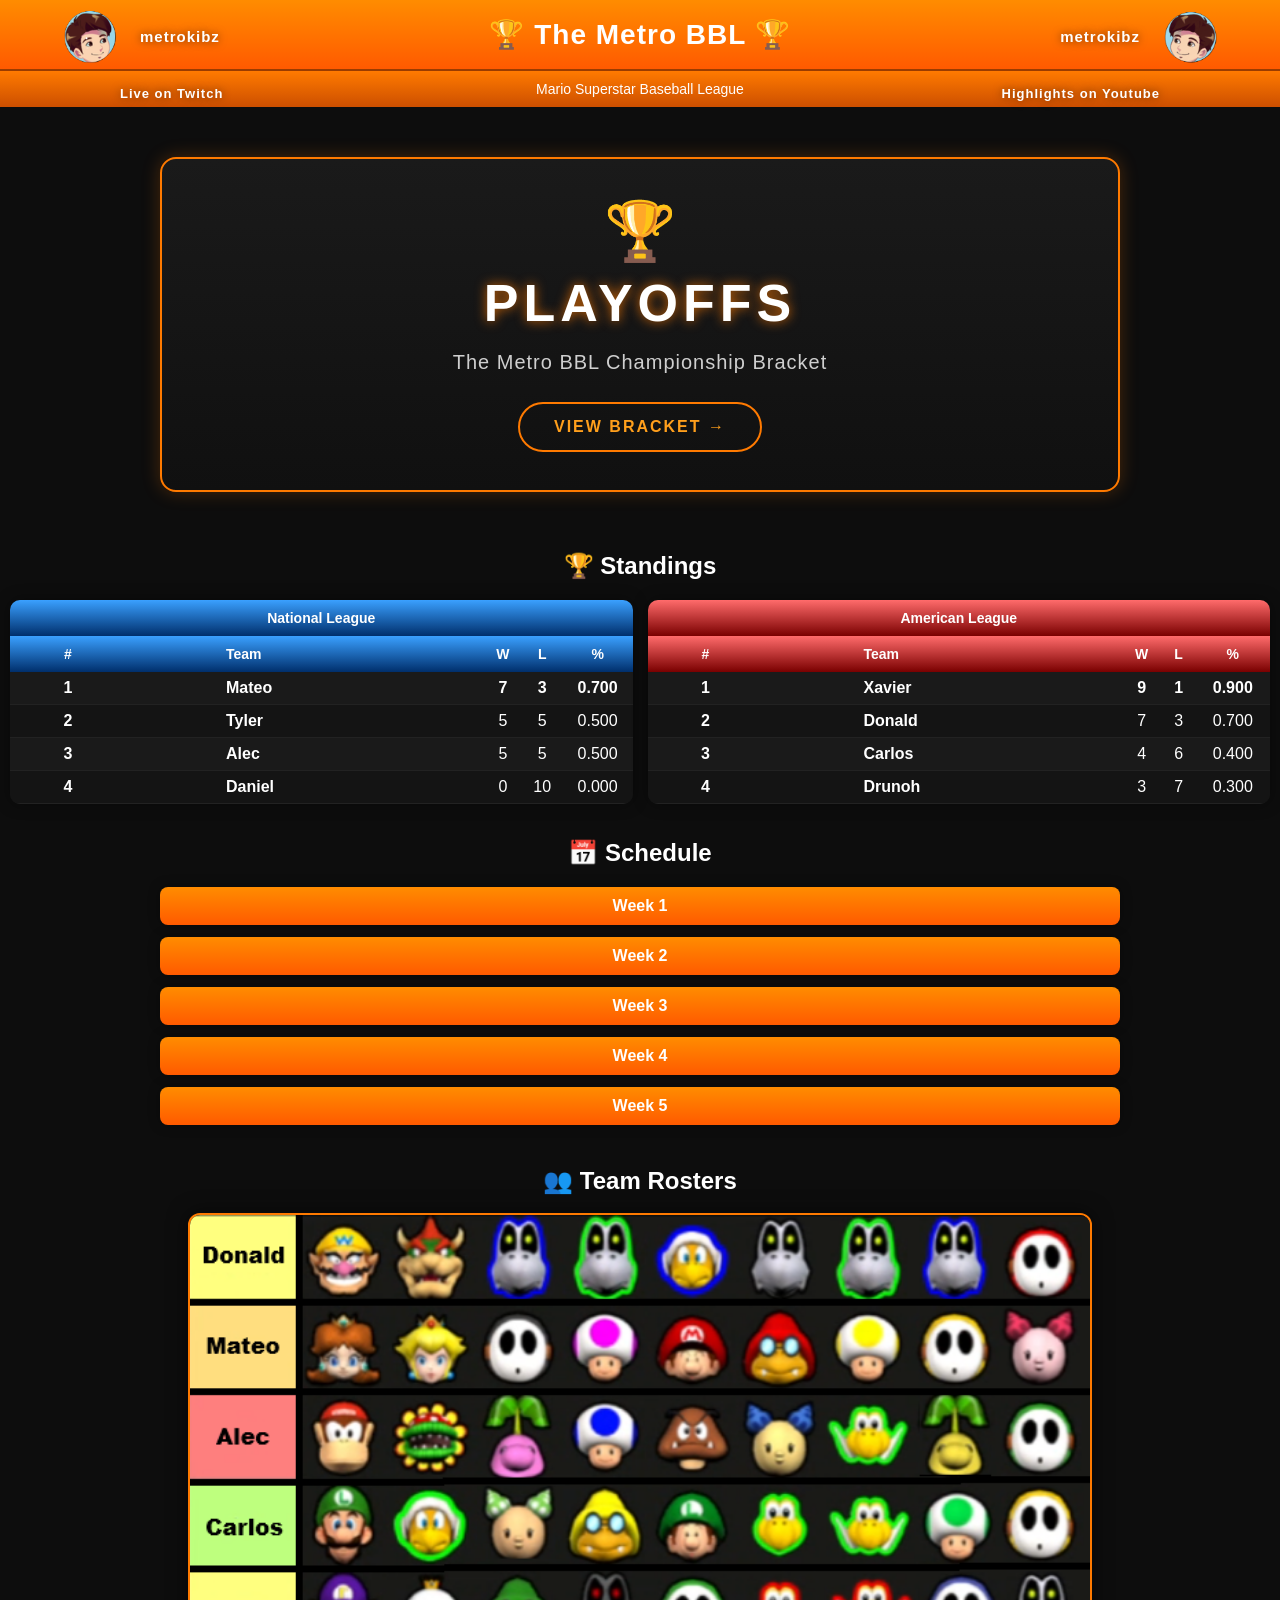
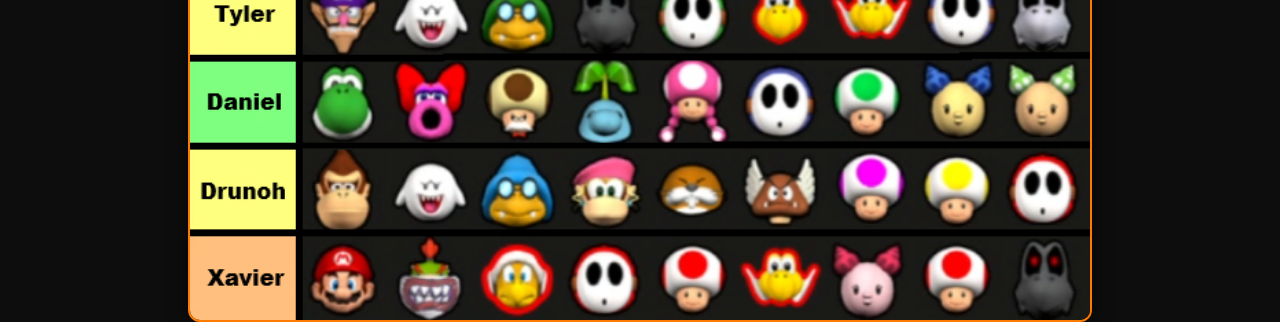
==== commit 1275a931: "Update index.html" ====
--- a/index.html
+++ b/index.html
@@ -594,7 +594,7 @@
         <div class="match-info">
             <span>Donald @ Drunoh</span>
             <img src="Images/dk jungle.png" class="field-banner field-left">
-            <img src="Scores/blank score.png" class="field-banner field-right">
+            <img src="Scores/DNP.png" class="field-banner field-right">
         </div>
         <div class="score-box">
             <div class="final-label">FINAL</div>
